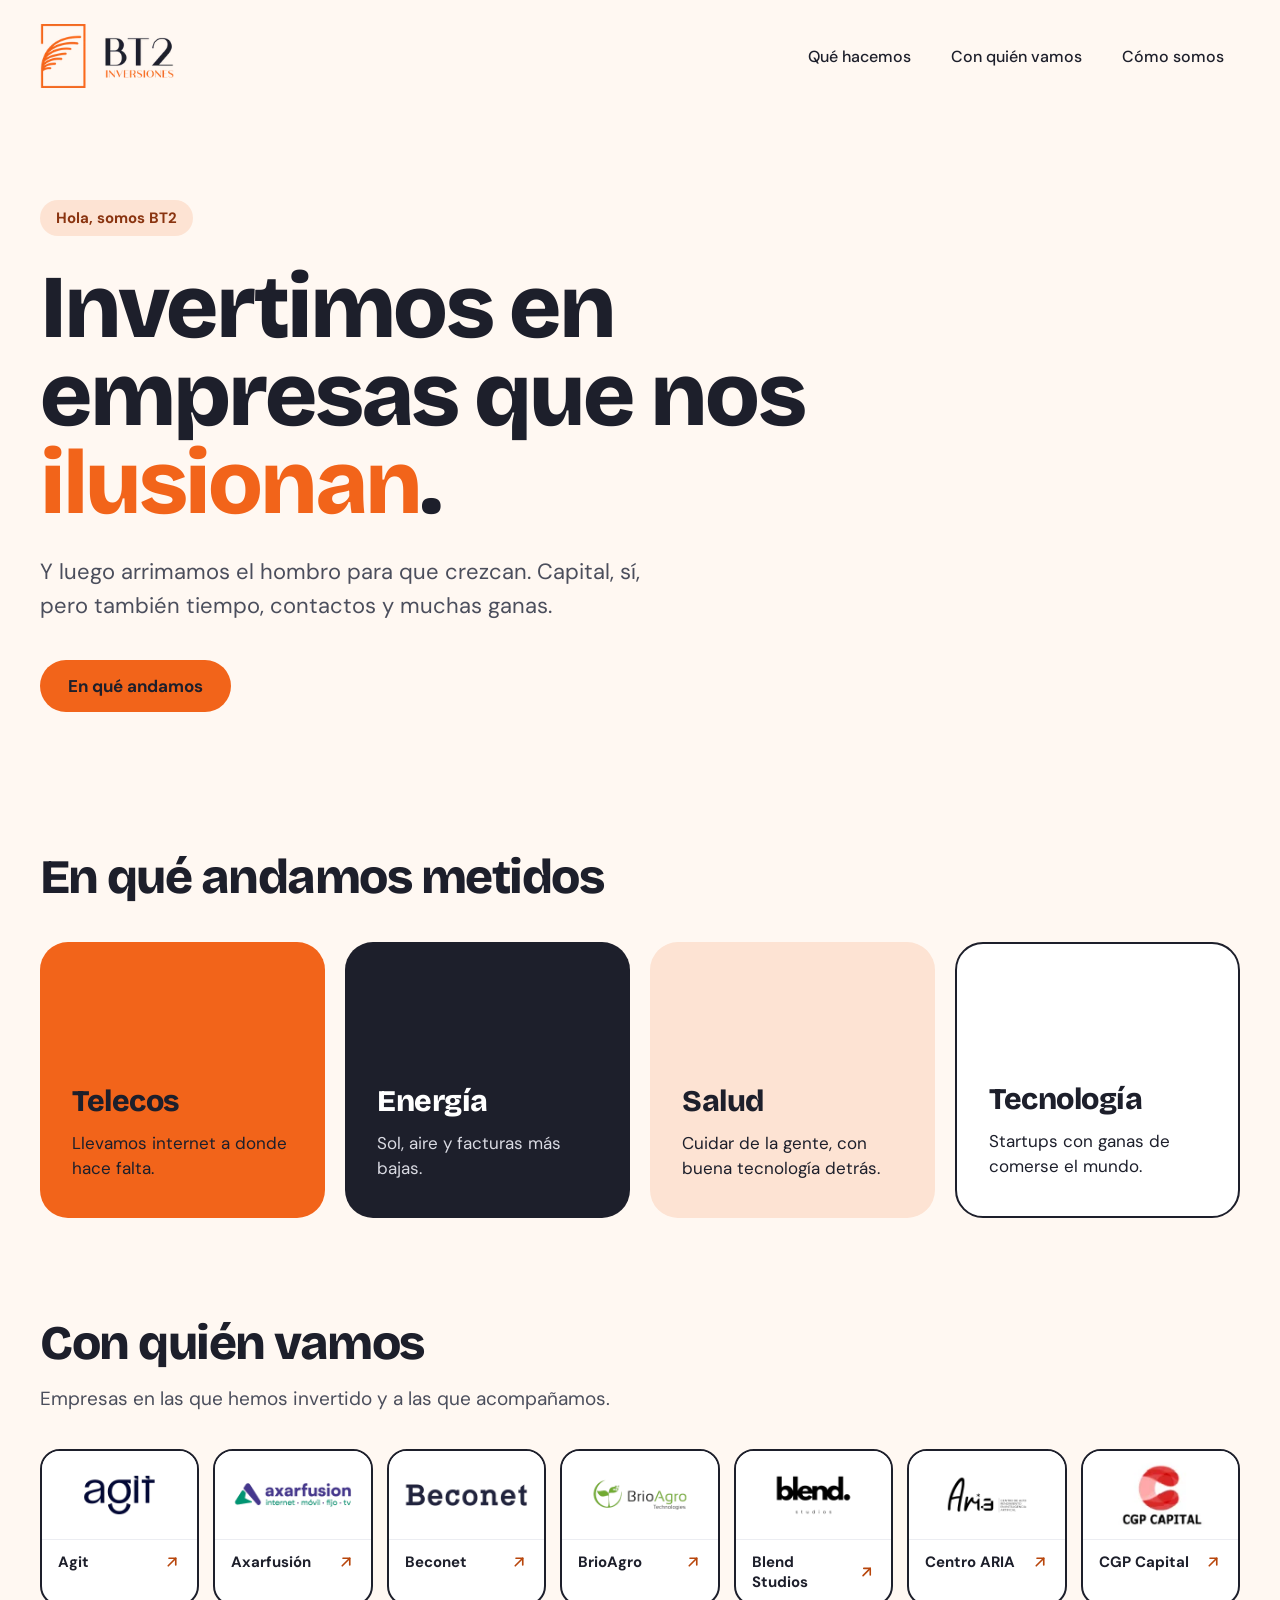
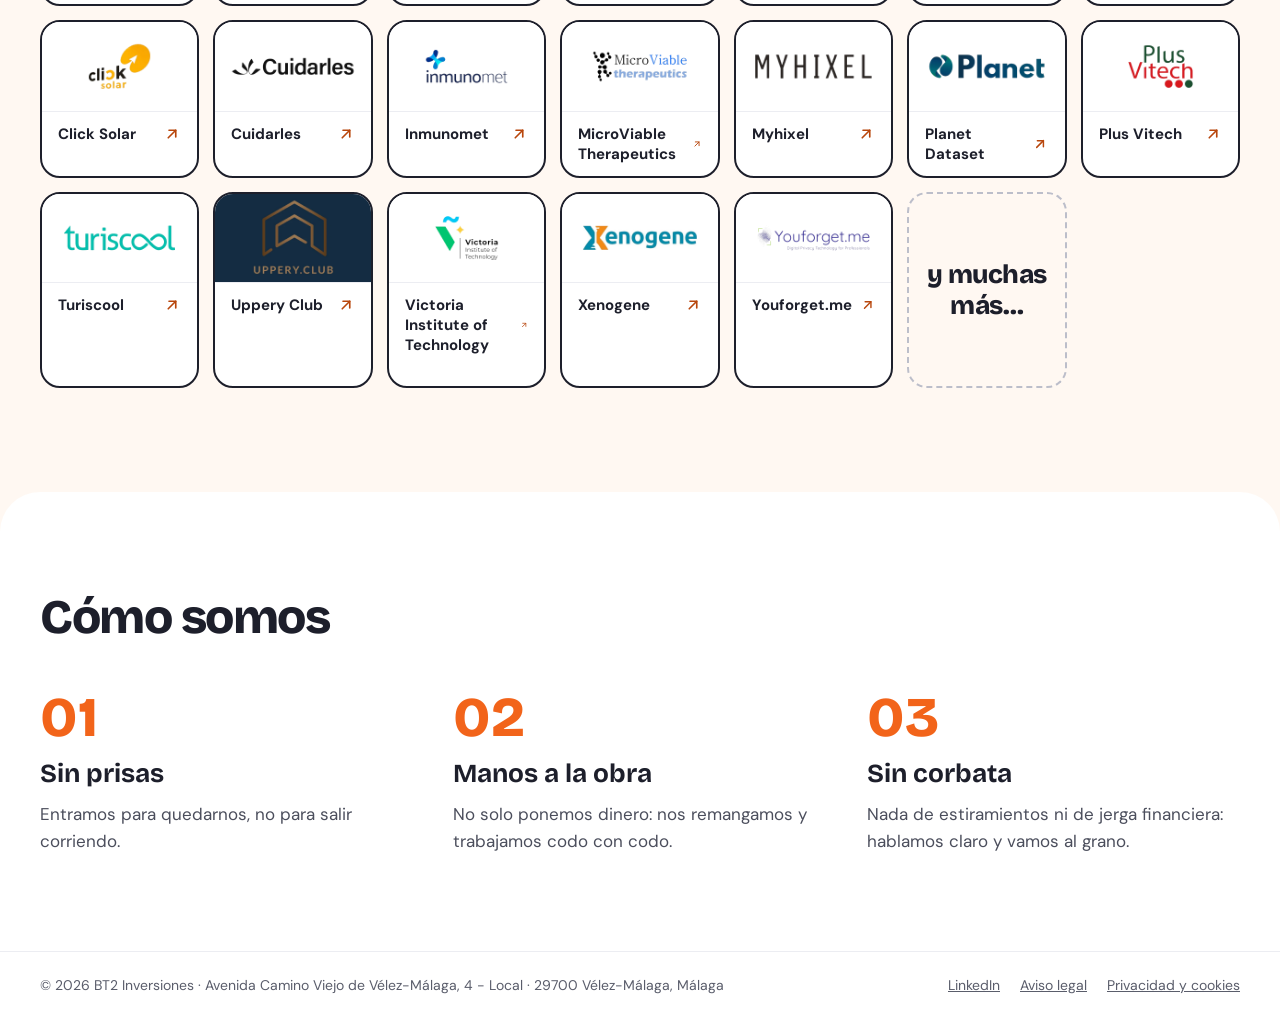
==== index.html @ a631020c "Web nueva de BT2 Inversiones: página estática, legal y publicación automática a Arsys Co-Authored-By" ====
<!doctype html>
<html lang="es">
<head>
<meta charset="utf-8">
<meta name="viewport" content="width=device-width, initial-scale=1">
<title>BT2 Inversiones · Invertimos en empresas que nos ilusionan</title>
<meta name="description" content="BT2 Inversiones invierte y acompaña a empresas de telecomunicaciones, energía, salud y tecnología.">
<link rel="canonical" href="https://www.bt2.es/">
<link rel="icon" type="image/png" href="assets/favicon.png">
<meta property="og:type" content="website">
<meta property="og:title" content="BT2 Inversiones">
<meta property="og:description" content="Invertimos en empresas que nos ilusionan.">
<meta property="og:url" content="https://www.bt2.es/">
<meta property="og:image" content="https://www.bt2.es/assets/og.png">
<link rel="preload" href="assets/fonts/bricolage-grotesque-800.woff2" as="font" type="font/woff2" crossorigin>
<link rel="stylesheet" href="assets/styles.css">
</head>
<body>
<div style="font-family: 'DM Sans', system-ui, sans-serif; color: #1D1F2B; background: #FFF8F2; width: 100%; min-height: 100vh">

<header style="max-width: 1200px; margin: 0 auto; padding: 24px 32px; display: flex; flex-wrap: wrap; align-items: center; justify-content: space-between; gap: 16px">
<a href="#inicio" style="display: inline-flex; align-items: center; text-decoration: none"><img src="/assets/bt2-logo.webp" srcset="/assets/bt2-logo.webp 1x, /assets/bt2-logo@2x.webp 2x" alt="BT2 Inversiones" width="184" height="88" style="height: 64px; width: auto; display: block"></a>
<nav aria-label="Principal" style="display: flex; flex-wrap: wrap; align-items: center; gap: 8px; font-size: 16px; font-weight: 500">
<a href="#sectores" style="text-decoration: none; padding: 10px 16px; border-radius: 999px">Qué hacemos</a>
<a href="#participadas" style="text-decoration: none; padding: 10px 16px; border-radius: 999px">Con quién vamos</a>
<a href="#como" style="text-decoration: none; padding: 10px 16px; border-radius: 999px">Cómo somos</a>
</nav>
</header>

<main>
<section id="inicio" style="max-width: 1200px; margin: 0 auto; padding: 88px 32px 104px; display: flex; flex-direction: column; gap: 28px">
<p style="margin: 0; display: inline-flex; align-self: flex-start; padding: 8px 16px; border-radius: 999px; background: #FDE3D3; color: #8A3410; font-size: 15px; font-weight: 700">Hola, somos BT2</p>
<h1 style="margin: 0; font-family: 'Bricolage Grotesque', sans-serif; font-weight: 800; font-size: clamp(44px, 7vw, 96px); line-height: 0.98; letter-spacing: -3px; max-width: 980px">Invertimos en empresas que nos <span style="color: #F2641A">ilusionan</span>.</h1>
<p style="margin: 0; font-size: 22px; line-height: 1.55; color: #4B4E5C; max-width: 620px">Y luego arrimamos el hombro para que crezcan. Capital, sí, pero también tiempo, contactos y muchas ganas.</p>
<div style="display: flex; flex-wrap: wrap; gap: 12px; padding-top: 8px">
<a href="#sectores" style="display: inline-flex; align-items: center; min-height: 52px; padding: 0 28px; border-radius: 999px; background: #F2641A; color: #1D1F2B; text-decoration: none; font-weight: 700; font-size: 17px">En qué andamos</a>
</div>
</section>

<section id="sectores" style="max-width: 1200px; margin: 0 auto; padding: 32px 32px 96px; display: flex; flex-direction: column; gap: 36px">
<h2 style="margin: 0; font-family: 'Bricolage Grotesque', sans-serif; font-weight: 800; font-size: 48px; letter-spacing: -1.5px">En qué andamos metidos</h2>
<div style="display: grid; grid-template-columns: repeat(auto-fit, minmax(240px, 1fr)); gap: 20px">
<div style="background: #F2641A; border-radius: 28px; padding: 36px 32px; display: flex; flex-direction: column; gap: 12px; min-height: 200px; justify-content: flex-end">
<h3 style="margin: 0; font-family: 'Bricolage Grotesque', sans-serif; font-weight: 800; font-size: 30px; letter-spacing: -0.5px">Telecos</h3>
<p style="margin: 0; font-size: 17px; line-height: 1.5">Llevamos internet a donde hace falta.</p>
</div>
<div style="background: #1D1F2B; color: #FFFFFF; border-radius: 28px; padding: 36px 32px; display: flex; flex-direction: column; gap: 12px; min-height: 200px; justify-content: flex-end">
<h3 style="margin: 0; font-family: 'Bricolage Grotesque', sans-serif; font-weight: 800; font-size: 30px; letter-spacing: -0.5px">Energía</h3>
<p style="margin: 0; font-size: 17px; line-height: 1.5; color: #D9DAE2">Sol, aire y facturas más bajas.</p>
</div>
<div style="background: #FDE3D3; border-radius: 28px; padding: 36px 32px; display: flex; flex-direction: column; gap: 12px; min-height: 200px; justify-content: flex-end">
<h3 style="margin: 0; font-family: 'Bricolage Grotesque', sans-serif; font-weight: 800; font-size: 30px; letter-spacing: -0.5px">Salud</h3>
<p style="margin: 0; font-size: 17px; line-height: 1.5">Cuidar de la gente, con buena tecnología detrás.</p>
</div>
<div style="background: #FFFFFF; border: 2px solid #1D1F2B; border-radius: 28px; padding: 36px 32px; display: flex; flex-direction: column; gap: 12px; min-height: 200px; justify-content: flex-end">
<h3 style="margin: 0; font-family: 'Bricolage Grotesque', sans-serif; font-weight: 800; font-size: 30px; letter-spacing: -0.5px">Tecnología</h3>
<p style="margin: 0; font-size: 17px; line-height: 1.5">Startups con ganas de comerse el mundo.</p>
</div>
</div>
</section>

<section id="participadas" style="max-width: 1200px; margin: 0 auto; padding: 0 32px 104px; display: flex; flex-direction: column; gap: 36px">
<div style="display: flex; flex-direction: column; gap: 12px">
<h2 style="margin: 0; font-family: 'Bricolage Grotesque', sans-serif; font-weight: 800; font-size: 48px; letter-spacing: -1.5px">Con quién vamos</h2>
<p style="margin: 0; font-size: 19px; line-height: 1.55; color: #4B4E5C; max-width: 620px">Empresas en las que hemos invertido y a las que acompañamos.</p>
</div>
<div style="display: grid; grid-template-columns: repeat(auto-fill, minmax(150px, 1fr)); gap: 14px">
<a class="card" href="https://agitapp.com" target="_blank" rel="noopener noreferrer">
<img src="assets/logos/agit.webp" alt="Agit" class="lg-contain" width="676" height="384" loading="lazy">
<span class="card-name">Agit<svg aria-hidden="true" width="18" height="18" viewBox="0 0 24 24" fill="none" stroke="#B8460C" stroke-width="2.2" stroke-linecap="round" stroke-linejoin="round"><path d="M7 17L17 7"></path><path d="M8 7h9v9"></path></svg></span>
</a>
<a class="card" href="https://axarfusion.es" target="_blank" rel="noopener noreferrer">
<img src="assets/logos/axarfusion.webp" alt="Axarfusión" class="lg-contain" width="676" height="384" loading="lazy">
<span class="card-name">Axarfusión<svg aria-hidden="true" width="18" height="18" viewBox="0 0 24 24" fill="none" stroke="#B8460C" stroke-width="2.2" stroke-linecap="round" stroke-linejoin="round"><path d="M7 17L17 7"></path><path d="M8 7h9v9"></path></svg></span>
</a>
<a class="card" href="https://www.beconet.es" target="_blank" rel="noopener noreferrer">
<img src="assets/logos/beconet.webp" alt="Beconet" class="lg-contain" width="676" height="384" loading="lazy">
<span class="card-name">Beconet<svg aria-hidden="true" width="18" height="18" viewBox="0 0 24 24" fill="none" stroke="#B8460C" stroke-width="2.2" stroke-linecap="round" stroke-linejoin="round"><path d="M7 17L17 7"></path><path d="M8 7h9v9"></path></svg></span>
</a>
<a class="card" href="https://brioagro.es" target="_blank" rel="noopener noreferrer">
<img src="assets/logos/brioagro.webp" alt="BrioAgro" class="lg-contain" width="676" height="384" loading="lazy">
<span class="card-name">BrioAgro<svg aria-hidden="true" width="18" height="18" viewBox="0 0 24 24" fill="none" stroke="#B8460C" stroke-width="2.2" stroke-linecap="round" stroke-linejoin="round"><path d="M7 17L17 7"></path><path d="M8 7h9v9"></path></svg></span>
</a>
<a class="card" href="https://blendstudios.es" target="_blank" rel="noopener noreferrer">
<img src="assets/logos/blend-studios.webp" alt="Blend Studios" class="lg-contain" width="676" height="384" loading="lazy">
<span class="card-name">Blend Studios<svg aria-hidden="true" width="18" height="18" viewBox="0 0 24 24" fill="none" stroke="#B8460C" stroke-width="2.2" stroke-linecap="round" stroke-linejoin="round"><path d="M7 17L17 7"></path><path d="M8 7h9v9"></path></svg></span>
</a>
<a class="card" href="https://centroaria.com" target="_blank" rel="noopener noreferrer">
<img src="assets/logos/centro-aria.webp" alt="Centro ARIA" class="lg-contain" width="676" height="384" loading="lazy">
<span class="card-name">Centro ARIA<svg aria-hidden="true" width="18" height="18" viewBox="0 0 24 24" fill="none" stroke="#B8460C" stroke-width="2.2" stroke-linecap="round" stroke-linejoin="round"><path d="M7 17L17 7"></path><path d="M8 7h9v9"></path></svg></span>
</a>
<a class="card" href="https://cgp.capital" target="_blank" rel="noopener noreferrer">
<img src="assets/logos/cgp-capital.webp" alt="CGP Capital" class="lg-cover" width="676" height="384" loading="lazy">
<span class="card-name">CGP Capital<svg aria-hidden="true" width="18" height="18" viewBox="0 0 24 24" fill="none" stroke="#B8460C" stroke-width="2.2" stroke-linecap="round" stroke-linejoin="round"><path d="M7 17L17 7"></path><path d="M8 7h9v9"></path></svg></span>
</a>
<a class="card" href="https://click-solar.es" target="_blank" rel="noopener noreferrer">
<img src="assets/logos/click-solar.webp" alt="Click Solar" class="lg-contain" width="676" height="384" loading="lazy">
<span class="card-name">Click Solar<svg aria-hidden="true" width="18" height="18" viewBox="0 0 24 24" fill="none" stroke="#B8460C" stroke-width="2.2" stroke-linecap="round" stroke-linejoin="round"><path d="M7 17L17 7"></path><path d="M8 7h9v9"></path></svg></span>
</a>
<a class="card" href="https://cuidarles.es" target="_blank" rel="noopener noreferrer">
<img src="assets/logos/cuidarles.webp" alt="Cuidarles" class="lg-contain" width="676" height="384" loading="lazy">
<span class="card-name">Cuidarles<svg aria-hidden="true" width="18" height="18" viewBox="0 0 24 24" fill="none" stroke="#B8460C" stroke-width="2.2" stroke-linecap="round" stroke-linejoin="round"><path d="M7 17L17 7"></path><path d="M8 7h9v9"></path></svg></span>
</a>
<a class="card" href="https://inmunomet.com" target="_blank" rel="noopener noreferrer">
<img src="assets/logos/inmunomet.webp" alt="Inmunomet" class="lg-contain" width="676" height="384" loading="lazy">
<span class="card-name">Inmunomet<svg aria-hidden="true" width="18" height="18" viewBox="0 0 24 24" fill="none" stroke="#B8460C" stroke-width="2.2" stroke-linecap="round" stroke-linejoin="round"><path d="M7 17L17 7"></path><path d="M8 7h9v9"></path></svg></span>
</a>
<a class="card" href="https://www.microviable.com" target="_blank" rel="noopener noreferrer">
<img src="assets/logos/microviable-therapeutics.webp" alt="MicroViable Therapeutics" class="lg-contain" width="676" height="384" loading="lazy">
<span class="card-name">MicroViable Therapeutics<svg aria-hidden="true" width="18" height="18" viewBox="0 0 24 24" fill="none" stroke="#B8460C" stroke-width="2.2" stroke-linecap="round" stroke-linejoin="round"><path d="M7 17L17 7"></path><path d="M8 7h9v9"></path></svg></span>
</a>
<a class="card" href="https://myhixel.com" target="_blank" rel="noopener noreferrer">
<img src="assets/logos/myhixel.webp" alt="Myhixel" class="lg-contain" width="676" height="384" loading="lazy">
<span class="card-name">Myhixel<svg aria-hidden="true" width="18" height="18" viewBox="0 0 24 24" fill="none" stroke="#B8460C" stroke-width="2.2" stroke-linecap="round" stroke-linejoin="round"><path d="M7 17L17 7"></path><path d="M8 7h9v9"></path></svg></span>
</a>
<a class="card" href="https://planetdataset.com/es" target="_blank" rel="noopener noreferrer">
<img src="assets/logos/planet-dataset.webp" alt="Planet Dataset" class="lg-contain" width="676" height="384" loading="lazy">
<span class="card-name">Planet Dataset<svg aria-hidden="true" width="18" height="18" viewBox="0 0 24 24" fill="none" stroke="#B8460C" stroke-width="2.2" stroke-linecap="round" stroke-linejoin="round"><path d="M7 17L17 7"></path><path d="M8 7h9v9"></path></svg></span>
</a>
<a class="card" href="https://www.plusvitech.com/en/" target="_blank" rel="noopener noreferrer">
<img src="assets/logos/plus-vitech.webp" alt="Plus Vitech" class="lg-contain" width="676" height="384" loading="lazy">
<span class="card-name">Plus Vitech<svg aria-hidden="true" width="18" height="18" viewBox="0 0 24 24" fill="none" stroke="#B8460C" stroke-width="2.2" stroke-linecap="round" stroke-linejoin="round"><path d="M7 17L17 7"></path><path d="M8 7h9v9"></path></svg></span>
</a>
<a class="card" href="https://turiscool.com" target="_blank" rel="noopener noreferrer">
<img src="assets/logos/turiscool.webp" alt="Turiscool" class="lg-contain" width="676" height="384" loading="lazy">
<span class="card-name">Turiscool<svg aria-hidden="true" width="18" height="18" viewBox="0 0 24 24" fill="none" stroke="#B8460C" stroke-width="2.2" stroke-linecap="round" stroke-linejoin="round"><path d="M7 17L17 7"></path><path d="M8 7h9v9"></path></svg></span>
</a>
<a class="card" href="https://uppery.club" target="_blank" rel="noopener noreferrer">
<img src="assets/logos/uppery-club.webp" alt="Uppery Club" class="lg-cover" width="676" height="384" loading="lazy">
<span class="card-name">Uppery Club<svg aria-hidden="true" width="18" height="18" viewBox="0 0 24 24" fill="none" stroke="#B8460C" stroke-width="2.2" stroke-linecap="round" stroke-linejoin="round"><path d="M7 17L17 7"></path><path d="M8 7h9v9"></path></svg></span>
</a>
<a class="card" href="https://victoriafp.com" target="_blank" rel="noopener noreferrer">
<img src="assets/logos/victoria-institute-of-technology.webp" alt="Victoria Institute of Technology" class="lg-contain" width="676" height="384" loading="lazy">
<span class="card-name">Victoria Institute of Technology<svg aria-hidden="true" width="18" height="18" viewBox="0 0 24 24" fill="none" stroke="#B8460C" stroke-width="2.2" stroke-linecap="round" stroke-linejoin="round"><path d="M7 17L17 7"></path><path d="M8 7h9v9"></path></svg></span>
</a>
<a class="card" href="https://xenogene.es" target="_blank" rel="noopener noreferrer">
<img src="assets/logos/xenogene.webp" alt="Xenogene" class="lg-contain" width="676" height="384" loading="lazy">
<span class="card-name">Xenogene<svg aria-hidden="true" width="18" height="18" viewBox="0 0 24 24" fill="none" stroke="#B8460C" stroke-width="2.2" stroke-linecap="round" stroke-linejoin="round"><path d="M7 17L17 7"></path><path d="M8 7h9v9"></path></svg></span>
</a>
<a class="card" href="https://youforget.me" target="_blank" rel="noopener noreferrer">
<img src="assets/logos/youforget-me.webp" alt="Youforget.me" class="lg-contain" width="676" height="384" loading="lazy">
<span class="card-name">Youforget.me<svg aria-hidden="true" width="18" height="18" viewBox="0 0 24 24" fill="none" stroke="#B8460C" stroke-width="2.2" stroke-linecap="round" stroke-linejoin="round"><path d="M7 17L17 7"></path><path d="M8 7h9v9"></path></svg></span>
</a>
<div class="card-more"><span>y muchas más…</span></div>
</div>
</section>

<section id="como" style="background: #FFFFFF; border-radius: 40px 40px 0 0">
<div style="max-width: 1200px; margin: 0 auto; padding: 96px 32px; display: flex; flex-direction: column; gap: 44px">
<h2 style="margin: 0; font-family: 'Bricolage Grotesque', sans-serif; font-weight: 800; font-size: 48px; letter-spacing: -1.5px">Cómo somos</h2>
<div style="display: grid; grid-template-columns: repeat(auto-fit, minmax(260px, 1fr)); gap: 40px">
<div style="display: flex; flex-direction: column; gap: 12px">
<p style="margin: 0; font-family: 'Bricolage Grotesque', sans-serif; font-weight: 800; font-size: 56px; line-height: 1; color: #F2641A">01</p>
<h3 style="margin: 0; font-family: 'Bricolage Grotesque', sans-serif; font-weight: 700; font-size: 26px">Sin prisas</h3>
<p style="margin: 0; font-size: 17px; line-height: 1.6; color: #4B4E5C">Entramos para quedarnos, no para salir corriendo.</p>
</div>
<div style="display: flex; flex-direction: column; gap: 12px">
<p style="margin: 0; font-family: 'Bricolage Grotesque', sans-serif; font-weight: 800; font-size: 56px; line-height: 1; color: #F2641A">02</p>
<h3 style="margin: 0; font-family: 'Bricolage Grotesque', sans-serif; font-weight: 700; font-size: 26px">Manos a la obra</h3>
<p style="margin: 0; font-size: 17px; line-height: 1.6; color: #4B4E5C">No solo ponemos dinero: nos remangamos y trabajamos codo con codo.</p>
</div>
<div style="display: flex; flex-direction: column; gap: 12px">
<p style="margin: 0; font-family: 'Bricolage Grotesque', sans-serif; font-weight: 800; font-size: 56px; line-height: 1; color: #F2641A">03</p>
<h3 style="margin: 0; font-family: 'Bricolage Grotesque', sans-serif; font-weight: 700; font-size: 26px">Sin corbata</h3>
<p style="margin: 0; font-size: 17px; line-height: 1.6; color: #4B4E5C">Nada de estiramientos ni de jerga financiera: hablamos claro y vamos al grano.</p>
</div>
</div>
</div>
</section>


</main>

<footer style="background: #FFFFFF; border-top: 1px solid #ECEDF2">
<div style="max-width: 1200px; margin: 0 auto; padding: 24px 32px; display: flex; flex-wrap: wrap; justify-content: space-between; gap: 16px; font-size: 14px; color: #5A5D6B">
<span>© 2026 BT2 Inversiones · Avenida Camino Viejo de Vélez-Málaga, 4 - Local · 29700 Vélez-Málaga, Málaga</span>
<div style="display: flex; flex-wrap: wrap; gap: 20px">
<a href="https://www.linkedin.com/company/bt2-inversiones" target="_blank" rel="noopener noreferrer" style="color: #5A5D6B">LinkedIn</a>
<a href="/aviso-legal.html" style="color: #5A5D6B">Aviso legal</a>
<a href="/privacidad.html" style="color: #5A5D6B">Privacidad y cookies</a>
</div>
</div>
</footer>

</div>

</body>
</html>
---- assets/styles.css ----
@font-face{font-family:'Bricolage Grotesque';font-weight:700;font-style:normal;font-display:swap;src:url(fonts/bricolage-grotesque-700.woff2) format('woff2')}
@font-face{font-family:'Bricolage Grotesque';font-weight:800;font-style:normal;font-display:swap;src:url(fonts/bricolage-grotesque-800.woff2) format('woff2')}
@font-face{font-family:'DM Sans';font-weight:400;font-style:normal;font-display:swap;src:url(fonts/dm-sans-400.woff2) format('woff2')}
@font-face{font-family:'DM Sans';font-weight:500;font-style:normal;font-display:swap;src:url(fonts/dm-sans-500.woff2) format('woff2')}
@font-face{font-family:'DM Sans';font-weight:700;font-style:normal;font-display:swap;src:url(fonts/dm-sans-700.woff2) format('woff2')}
html{scroll-behavior:smooth}
body{margin:0;background:#FFF8F2}
a{color:#1D1F2B}a:hover{color:#B8460C}
img{max-width:100%}
.lg-cover{object-fit:cover}.lg-contain{object-fit:contain}
.card{display:flex;flex-direction:column;border-radius:20px;overflow:hidden;background:#fff;border:2px solid #1D1F2B;text-decoration:none;color:#1D1F2B}
.card img{display:block;width:100%;height:auto;aspect-ratio:169/96;background:#fff}
.card-name{display:flex;align-items:center;justify-content:space-between;gap:8px;padding:12px 16px;border-top:1px solid #ECEDF2;font-weight:700;font-size:15px}
.card:hover .card-name{color:#B8460C}
.card-more{display:flex;align-items:center;justify-content:center;min-height:160px;border-radius:20px;border:2px dashed #BCBECA;background:#FFF8F2;padding:16px;text-align:center}
.card-more span{font-family:'Bricolage Grotesque',sans-serif;font-weight:800;font-size:26px;letter-spacing:-.5px}
@media (max-width:640px){section{padding-left:20px!important;padding-right:20px!important}header{padding:16px 20px!important}}
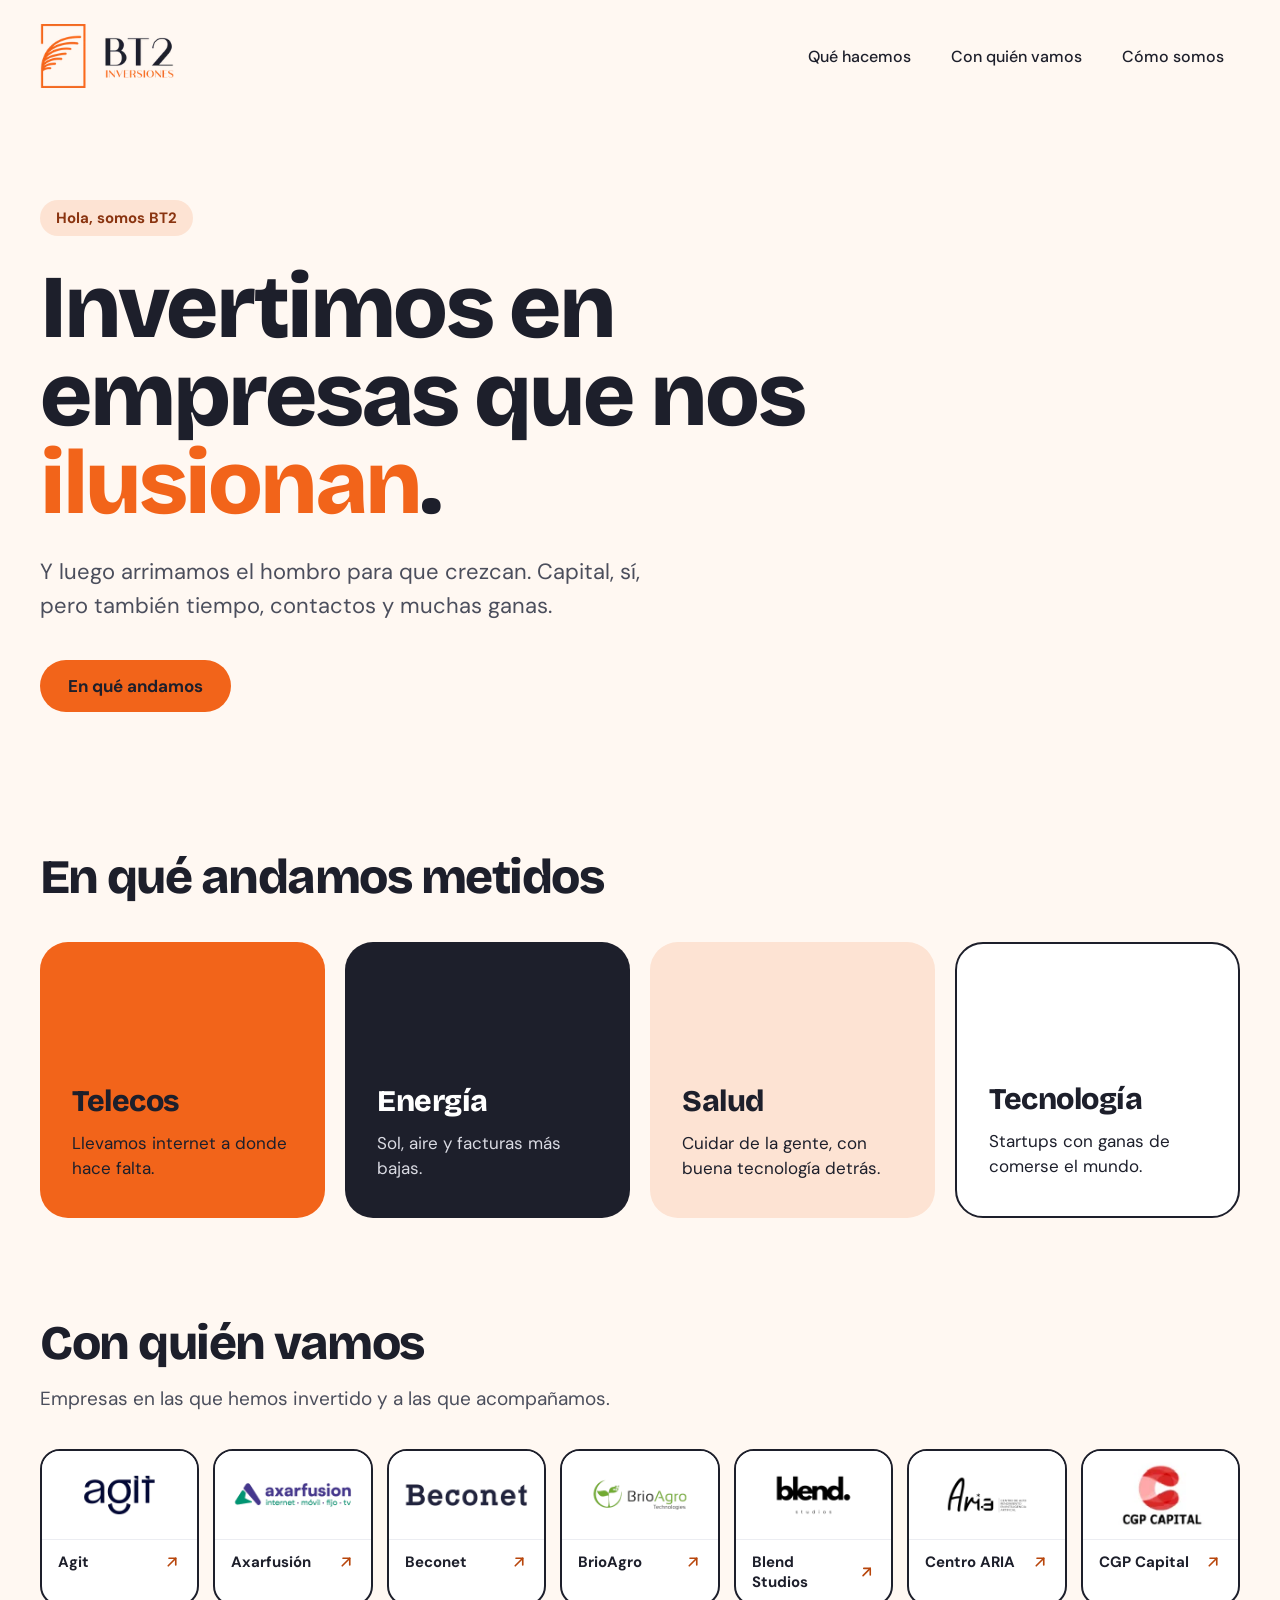
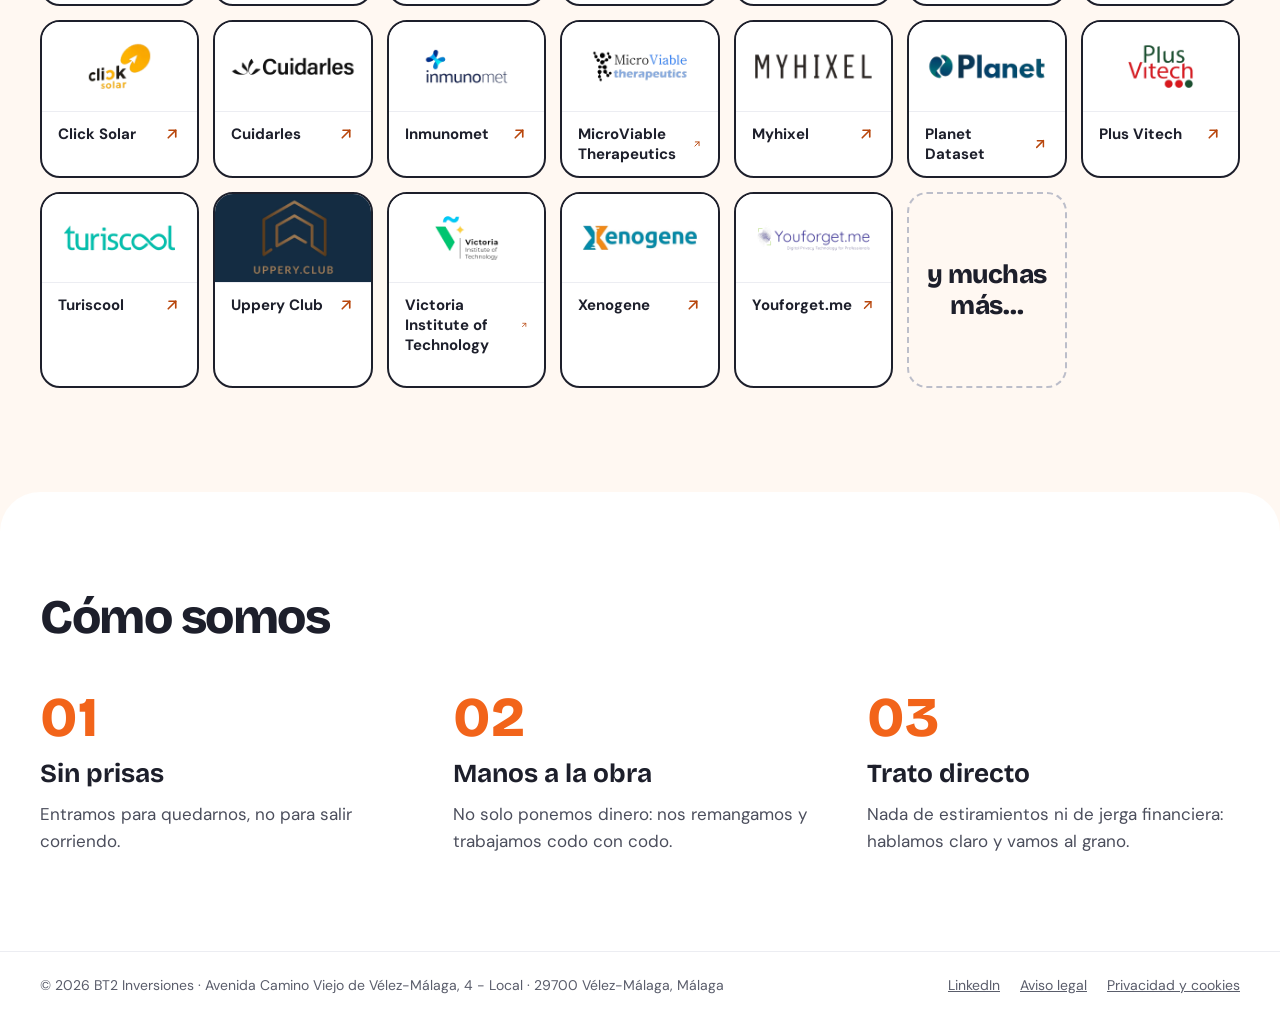
==== commit dda74abf: "Cambiar 'Sin corbata' por 'Trato directo' Co-Authored-By: Claude Opus 5.5 <noreply@anthropic.com> Cl" ====
--- a/index.html
+++ b/index.html
@@ -161,7 +161,7 @@
 </div>
 <div style="display: flex; flex-direction: column; gap: 12px">
 <p style="margin: 0; font-family: 'Bricolage Grotesque', sans-serif; font-weight: 800; font-size: 56px; line-height: 1; color: #F2641A">03</p>
-<h3 style="margin: 0; font-family: 'Bricolage Grotesque', sans-serif; font-weight: 700; font-size: 26px">Sin corbata</h3>
+<h3 style="margin: 0; font-family: 'Bricolage Grotesque', sans-serif; font-weight: 700; font-size: 26px">Trato directo</h3>
 <p style="margin: 0; font-size: 17px; line-height: 1.6; color: #4B4E5C">Nada de estiramientos ni de jerga financiera: hablamos claro y vamos al grano.</p>
 </div>
 </div>
